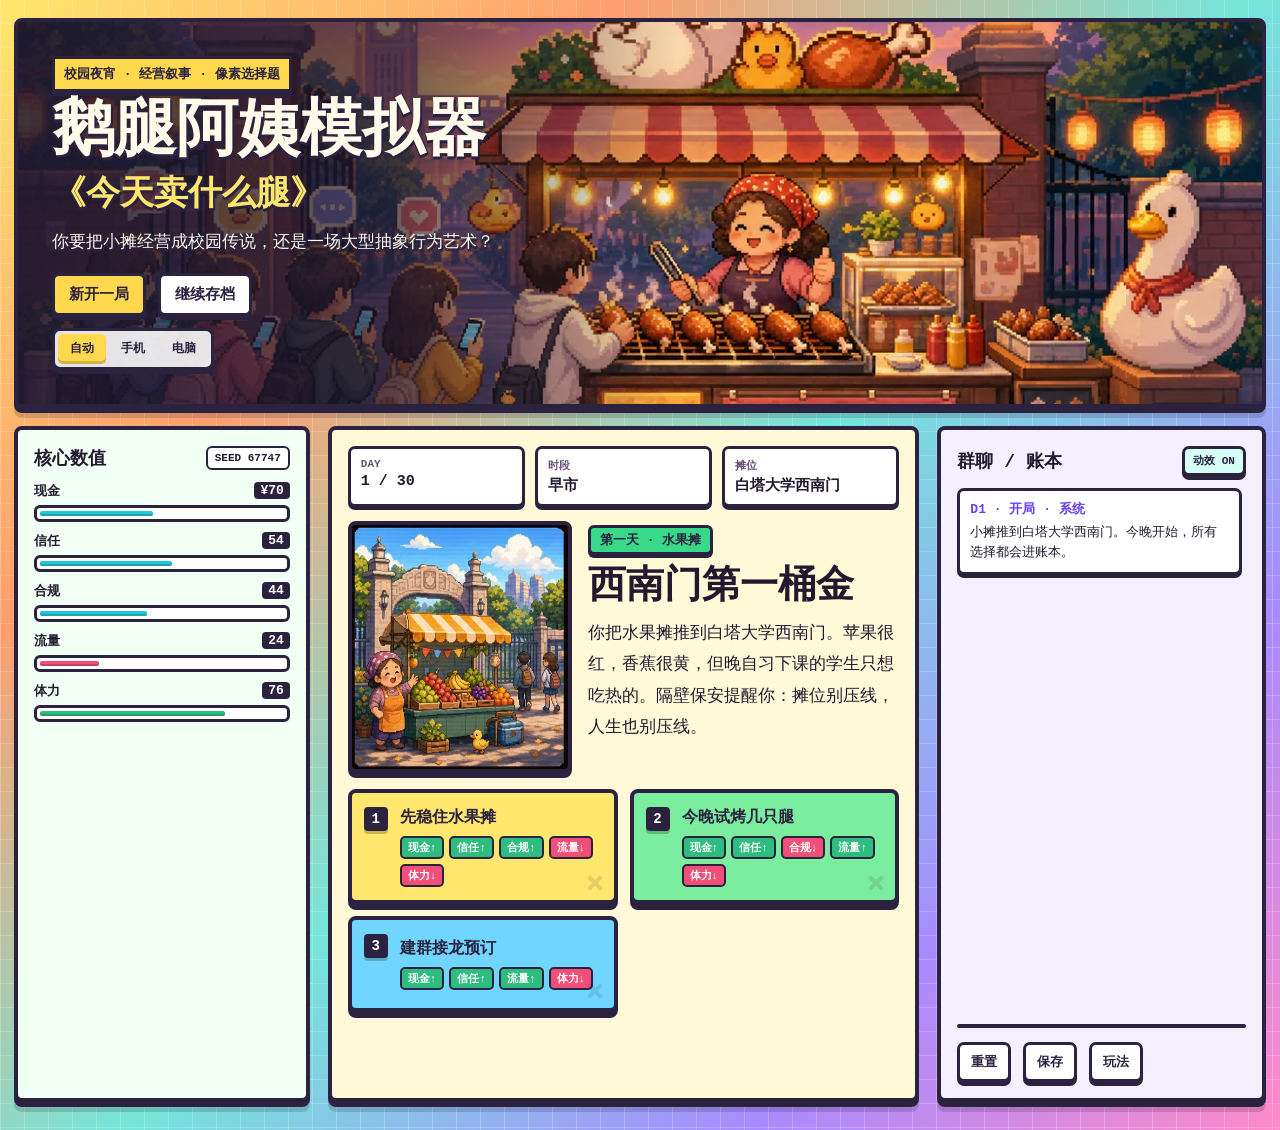
==== goosegooseduck/index.html @ f929488c "Add goose leg auntie simulator" ====
<!DOCTYPE html>
<html lang="zh-CN">
<head>
  <meta charset="UTF-8" />
  <meta name="viewport" content="width=device-width, initial-scale=1.0" />
  <title>鹅腿阿姨模拟器 - 今天卖什么腿</title>
  <link rel="stylesheet" href="styles.css?v=7" />
</head>
<body>
  <main class="app-shell">
    <section class="hero-panel pixel-panel" aria-label="游戏标题">
      <img class="hero-art" src="assets/hero.webp" alt="像素风校园夜摊主视觉" />
      <div class="hero-overlay">
        <p class="kicker">校园夜宵 · 经营叙事 · 像素选择题</p>
        <h1>鹅腿阿姨模拟器</h1>
        <p class="subtitle">《今天卖什么腿》</p>
        <p class="hero-copy">
          你要把小摊经营成校园传说，还是一场大型抽象行为艺术？
        </p>
        <div class="hero-actions">
          <button id="new-game-btn" class="pixel-button primary" type="button">新开一局</button>
          <button id="continue-btn" class="pixel-button secondary" type="button">继续存档</button>
        </div>
        <div class="layout-toggle" aria-label="显示模式">
          <button id="layout-auto-btn" class="layout-option is-active" type="button" data-layout="auto">自动</button>
          <button id="layout-mobile-btn" class="layout-option" type="button" data-layout="mobile">手机</button>
          <button id="layout-desktop-btn" class="layout-option" type="button" data-layout="desktop">电脑</button>
        </div>
      </div>
    </section>

    <section class="dashboard">
      <aside class="stats-panel pixel-panel" aria-label="经营数值">
        <div class="panel-title-row">
          <h2>核心数值</h2>
          <span id="seed-label" class="tiny-badge">SEED --</span>
        </div>
        <div id="visible-stats" class="stats-list"></div>
      </aside>

      <section class="game-panel pixel-panel" aria-live="polite">
        <div class="day-strip">
          <div>
            <span class="label">DAY</span>
            <strong id="day-label">1 / 30</strong>
          </div>
          <div>
            <span class="label">时段</span>
            <strong id="phase-label">早市</strong>
          </div>
          <div>
            <span class="label">摊位</span>
            <strong id="stall-label">白塔大学西南门</strong>
          </div>
        </div>

        <article id="event-card" class="event-card">
          <div class="scene-frame" aria-hidden="true">
            <div id="scene-sprite" class="scene-sprite scene-fruit"></div>
            <div class="scanline"></div>
          </div>

          <div class="event-copy">
            <div id="event-tag" class="event-tag">开局</div>
            <h2 id="event-title">准备出摊</h2>
            <p id="event-text">
              点击“新开一局”，开始你在白塔大学西南门的第一天。
            </p>
          </div>

          <div id="choices" class="choices"></div>
        </article>
      </section>

      <aside class="log-panel pixel-panel" aria-label="群聊和账本日志">
        <div class="panel-title-row">
          <h2>群聊 / 账本</h2>
          <button id="mute-btn" class="mini-button" type="button">动效 ON</button>
        </div>
        <div id="log-list" class="log-list"></div>

        <div class="divider"></div>

        <div class="controls">
          <button id="reset-btn" class="pixel-button secondary small" type="button">重置</button>
          <button id="save-btn" class="pixel-button secondary small" type="button">保存</button>
          <button id="help-btn" class="pixel-button secondary small" type="button">玩法</button>
        </div>
      </aside>
    </section>

    <section id="help-modal" class="modal-backdrop" hidden>
      <div class="modal pixel-panel" role="dialog" aria-modal="true" aria-labelledby="help-title">
        <h2 id="help-title">玩法</h2>
        <p>每回合读一张事件卡，然后选择一个选项。界面只显示现金、信任、合规、流量和体力。</p>
        <p>短期赚钱的选择通常会提高风险；透明和合规会慢一些，但更抗冲击。抽象整活也能赢，只是会赢得比较离谱。</p>
        <p>键盘数字 1-4 可以快速选择。到第 30 天或触发早退条件后，会根据当前状态进入结局。</p>
        <button id="close-help-btn" class="pixel-button primary" type="button">知道了</button>
      </div>
    </section>
  </main>

  <script src="game.js"></script>
</body>
</html>
---- goosegooseduck/styles.css ----
:root {
  --ink: #22192f;
  --paper: #fff8df;
  --panel: #fff2bd;
  --panel-2: #fef0ff;
  --line: #2b2240;
  --shadow: #59406f;
  --hot: #ff5f7e;
  --orange: #ff9f1c;
  --sun: #ffd84d;
  --mint: #39d98a;
  --aqua: #21c7d9;
  --blue: #4b7bec;
  --violet: #915eff;
  --pink: #ff82c8;
  --good: #2fbd7f;
  --bad: #f04f78;
  --warn: #ffb000;
  --radius: 8px;
  --pixel-shadow: 0 5px 0 var(--line), 0 10px 0 rgba(35, 25, 47, 0.18);
}

* {
  box-sizing: border-box;
}

[hidden] {
  display: none !important;
}

.modal-backdrop[hidden] {
  display: none !important;
}

html {
  min-height: 100%;
}

body {
  min-height: 100%;
  margin: 0;
  color: var(--ink);
  font-family: "Courier New", "Noto Sans SC", monospace;
  background:
    linear-gradient(90deg, rgba(255, 255, 255, 0.22) 1px, transparent 1px),
    linear-gradient(0deg, rgba(255, 255, 255, 0.18) 1px, transparent 1px),
    linear-gradient(135deg, #ffe66d 0%, #ff9f6e 26%, #75e6da 52%, #a88bff 78%, #ff8ac7 100%);
  background-size: 24px 24px, 24px 24px, 100% 100%;
  overflow-x: hidden;
}

button {
  font-family: inherit;
}

.app-shell {
  width: min(1440px, calc(100vw - 28px));
  margin: 0 auto;
  padding: 18px 0 28px;
}

.pixel-panel {
  position: relative;
  border: 4px solid var(--line);
  border-radius: var(--radius);
  background: var(--paper);
  box-shadow: var(--pixel-shadow);
}

.hero-panel {
  min-height: 292px;
  overflow: hidden;
  background: #1b1f4f;
}

.hero-art {
  position: absolute;
  inset: 0;
  width: 100%;
  height: 100%;
  object-fit: cover;
  image-rendering: auto;
}

.hero-overlay {
  position: relative;
  z-index: 1;
  width: min(660px, 100%);
  min-height: 292px;
  padding: clamp(18px, 3vw, 34px);
  display: flex;
  flex-direction: column;
  justify-content: center;
  color: #fffbea;
  text-shadow: 0 3px 0 var(--line), 2px 2px 0 var(--line);
  background:
    linear-gradient(90deg, rgba(34, 25, 47, 0.88) 0%, rgba(34, 25, 47, 0.62) 58%, rgba(34, 25, 47, 0) 100%);
}

.kicker {
  width: fit-content;
  margin: 0 0 10px;
  padding: 6px 9px;
  color: var(--line);
  text-shadow: none;
  font-size: 13px;
  font-weight: 900;
  letter-spacing: 0;
  background: var(--sun);
  border: 3px solid var(--line);
  box-shadow: 0 4px 0 var(--line);
}

h1,
h2,
h3,
p {
  margin-top: 0;
}

h1 {
  margin-bottom: 6px;
  font-size: clamp(34px, 7vw, 62px);
  line-height: 1;
  letter-spacing: 0;
}

.subtitle {
  margin-bottom: 12px;
  color: #ffe66d;
  font-size: clamp(20px, 4vw, 34px);
  font-weight: 900;
}

.hero-copy {
  max-width: 560px;
  margin-bottom: 14px;
  font-size: 17px;
  line-height: 1.8;
}

.hero-actions,
.controls {
  display: flex;
  flex-wrap: wrap;
  gap: 12px;
}

.layout-toggle {
  display: inline-flex;
  width: fit-content;
  margin-top: 12px;
  padding: 3px;
  gap: 3px;
  background: rgba(255, 255, 255, 0.88);
  border: 3px solid var(--line);
  border-radius: 8px;
  box-shadow: 0 4px 0 var(--line);
  text-shadow: none;
}

.layout-option {
  min-width: 48px;
  min-height: 30px;
  padding: 5px 8px;
  color: var(--line);
  font-size: 12px;
  font-weight: 900;
  border: 0;
  border-radius: 5px;
  background: transparent;
  cursor: pointer;
}

.layout-option.is-active {
  background: var(--sun);
  box-shadow: inset 0 -3px 0 rgba(34, 25, 47, 0.2);
}

.layout-option:hover {
  background: #d6fff6;
}

.dashboard {
  display: grid;
  grid-template-columns: minmax(230px, 0.9fr) minmax(460px, 1.8fr) minmax(260px, 1fr);
  gap: 18px;
  margin-top: 18px;
  align-items: stretch;
}

.stats-panel,
.game-panel,
.log-panel {
  padding: 16px;
}

.stats-panel {
  background: #f1fff4;
}

.game-panel {
  background: #fff9d7;
}

.log-panel {
  background: #f5f0ff;
}

.panel-title-row {
  display: flex;
  align-items: center;
  justify-content: space-between;
  gap: 8px;
  margin-bottom: 12px;
}

.panel-title-row h2,
.panel-title-row h3 {
  margin: 0;
  font-size: 18px;
}

.panel-title-row.compact {
  margin-bottom: 10px;
}

.tiny-badge {
  display: inline-flex;
  align-items: center;
  min-height: 24px;
  padding: 3px 7px;
  border: 2px solid var(--line);
  border-radius: 6px;
  background: #fff;
  font-size: 11px;
  font-weight: 900;
  white-space: nowrap;
}

.divider {
  height: 4px;
  margin: 14px 0;
  background:
    linear-gradient(90deg, var(--hot) 0 18%, var(--orange) 18% 36%, var(--sun) 36% 54%, var(--mint) 54% 72%, var(--aqua) 72% 86%, var(--violet) 86% 100%);
  border: 2px solid var(--line);
  border-radius: 4px;
}

.stats-list {
  display: grid;
  gap: 10px;
}

.stat-row {
  display: grid;
  gap: 5px;
}

.stat-head {
  display: flex;
  align-items: center;
  justify-content: space-between;
  gap: 8px;
  font-size: 13px;
  font-weight: 900;
}

.stat-value {
  padding: 1px 6px;
  color: #fff;
  background: var(--line);
  border-radius: 4px;
}

.meter {
  height: 17px;
  padding: 3px;
  background: #fff;
  border: 3px solid var(--line);
  border-radius: 6px;
}

.meter-fill {
  height: 100%;
  width: 0%;
  border-radius: 2px;
  background: var(--aqua);
  box-shadow: inset 0 -2px 0 rgba(0, 0, 0, 0.18);
  transition: width 240ms steps(6), background-color 180ms linear;
}

.hidden-list {
  opacity: 0.96;
}

.hidden-list .stat-head {
  font-size: 12px;
}

.day-strip {
  display: grid;
  grid-template-columns: repeat(3, minmax(0, 1fr));
  gap: 10px;
  margin-bottom: 14px;
}

.day-strip > div {
  min-width: 0;
  padding: 9px 10px;
  background: #ffffff;
  border: 3px solid var(--line);
  border-radius: 7px;
  box-shadow: 0 3px 0 var(--line);
}

.label {
  display: block;
  margin-bottom: 3px;
  color: #675077;
  font-size: 11px;
  font-weight: 900;
}

.day-strip strong {
  display: block;
  overflow: hidden;
  text-overflow: ellipsis;
  white-space: nowrap;
  font-size: 15px;
}

.event-card {
  display: grid;
  grid-template-columns: minmax(190px, 0.72fr) minmax(0, 1fr);
  grid-template-rows: auto auto;
  gap: 16px;
  transition: transform 180ms ease, filter 180ms ease;
}

.event-card.bump {
  transform: translateY(-3px) rotate(-0.2deg);
  filter: saturate(1.12);
}

.scene-frame {
  position: relative;
  min-height: 244px;
  overflow: hidden;
  border: 4px solid var(--line);
  border-radius: 8px;
  background: #261940;
  box-shadow: 0 5px 0 var(--line);
}

.scene-sprite {
  width: 100%;
  height: 100%;
  min-height: 244px;
  background-image: url("assets/scenes.webp");
  background-repeat: no-repeat;
  background-size: 300% 200%;
  image-rendering: auto;
}

.scene-fruit {
  background-position: 0% 0%;
}

.scene-night {
  background-position: 50% 0%;
}

.scene-supply {
  background-position: 100% 0%;
}

.scene-lecture {
  background-position: 0% 100%;
}

.scene-crisis {
  background-position: 50% 100%;
}

.scene-ending {
  background-position: 100% 100%;
}

.scanline {
  pointer-events: none;
  position: absolute;
  inset: 0;
  background: repeating-linear-gradient(
    0deg,
    rgba(255, 255, 255, 0.08) 0,
    rgba(255, 255, 255, 0.08) 2px,
    rgba(0, 0, 0, 0.04) 2px,
    rgba(0, 0, 0, 0.04) 4px
  );
  mix-blend-mode: soft-light;
}

.event-copy {
  min-width: 0;
  padding: 4px 0 0;
}

.event-tag {
  display: inline-flex;
  align-items: center;
  min-height: 28px;
  margin-bottom: 10px;
  padding: 3px 9px;
  color: var(--line);
  font-size: 13px;
  font-weight: 900;
  background: var(--mint);
  border: 3px solid var(--line);
  border-radius: 6px;
  box-shadow: 0 3px 0 var(--line);
}

.event-copy h2 {
  margin-bottom: 10px;
  font-size: clamp(24px, 4vw, 38px);
  line-height: 1.14;
  letter-spacing: 0;
}

.event-copy p {
  margin-bottom: 0;
  font-size: 17px;
  line-height: 1.85;
}

.choices {
  grid-column: 1 / -1;
  display: grid;
  grid-template-columns: repeat(2, minmax(0, 1fr));
  gap: 12px;
}

.choice-btn,
.pixel-button,
.mini-button {
  cursor: pointer;
  user-select: none;
  -webkit-tap-highlight-color: transparent;
}

.pixel-button,
.mini-button {
  min-height: 42px;
  color: var(--line);
  font-weight: 900;
  border: 3px solid var(--line);
  border-radius: 7px;
  background: #fff;
  box-shadow: 0 4px 0 var(--line);
  transition: transform 140ms ease, box-shadow 140ms ease, filter 140ms ease;
}

.pixel-button {
  padding: 9px 14px;
  font-size: 15px;
}

.pixel-button.primary {
  background: var(--sun);
}

.pixel-button.secondary {
  background: #fff;
}

.pixel-button.small {
  min-height: 38px;
  padding: 8px 11px;
  font-size: 13px;
}

.mini-button {
  min-height: 30px;
  padding: 4px 8px;
  font-size: 11px;
  background: #d6fff6;
}

.pixel-button:hover,
.mini-button:hover {
  transform: translate(-2px, -3px);
  box-shadow: 2px 7px 0 var(--line);
  filter: saturate(1.16);
}

.pixel-button:active,
.mini-button:active {
  transform: translate(0, 2px);
  box-shadow: 0 2px 0 var(--line);
}

.choice-btn {
  position: relative;
  min-height: 96px;
  padding: 14px 14px 13px 48px;
  overflow: hidden;
  color: var(--line);
  text-align: left;
  border: 4px solid var(--line);
  border-radius: 8px;
  background: var(--choice-bg, #fff);
  box-shadow: 0 6px 0 var(--line);
  transition: transform 150ms ease, box-shadow 150ms ease, filter 150ms ease;
}

.choice-btn::before {
  content: attr(data-key);
  position: absolute;
  left: 12px;
  top: 14px;
  display: grid;
  place-items: center;
  width: 24px;
  height: 24px;
  color: #fff;
  font-size: 14px;
  font-weight: 900;
  background: var(--line);
  border-radius: 4px;
  box-shadow: 0 3px 0 rgba(0, 0, 0, 0.22);
}

.choice-btn::after {
  content: "";
  position: absolute;
  right: 10px;
  bottom: 8px;
  width: 18px;
  height: 18px;
  background:
    linear-gradient(var(--line), var(--line)) center / 4px 18px no-repeat,
    linear-gradient(var(--line), var(--line)) center / 18px 4px no-repeat;
  opacity: 0.12;
  transform: rotate(45deg);
}

.choice-title {
  display: block;
  margin-bottom: 6px;
  font-size: 16px;
  font-weight: 900;
  line-height: 1.45;
}

.choice-hint {
  display: flex;
  flex-wrap: wrap;
  gap: 5px;
  min-height: 21px;
}

.effect-chip {
  display: inline-flex;
  align-items: center;
  min-height: 20px;
  padding: 2px 6px;
  color: #fff;
  font-size: 11px;
  font-weight: 900;
  border: 2px solid var(--line);
  border-radius: 5px;
  background: var(--blue);
}

.effect-chip.up {
  background: var(--good);
}

.effect-chip.down {
  background: var(--bad);
}

.choice-btn:hover {
  transform: translate(-3px, -5px) rotate(-0.45deg);
  box-shadow: 3px 10px 0 var(--line);
  filter: saturate(1.22) brightness(1.02);
}

.choice-btn:hover::after {
  opacity: 0.2;
  animation: sparkle 500ms steps(3) infinite;
}

.choice-btn:active,
.choice-btn.is-picked {
  transform: translate(0, 3px) scale(0.99);
  box-shadow: 0 2px 0 var(--line);
  filter: saturate(1.35);
}

.choice-btn.is-picked {
  animation: choice-pop 260ms steps(3);
}

.choice-btn:disabled {
  cursor: not-allowed;
}

.log-list {
  display: flex;
  flex-direction: column;
  gap: 8px;
  height: 542px;
  max-height: 58vh;
  overflow: auto;
  padding-right: 4px;
}

.log-entry {
  padding: 9px 10px;
  font-size: 13px;
  line-height: 1.55;
  background: #fff;
  border: 3px solid var(--line);
  border-radius: 7px;
  box-shadow: 0 3px 0 var(--line);
}

.log-entry strong {
  display: block;
  margin-bottom: 3px;
  color: #6b3df2;
}

.ending-card {
  grid-column: 1 / -1;
  padding: 16px;
  background: #fff;
  border: 4px solid var(--line);
  border-radius: 8px;
  box-shadow: 0 5px 0 var(--line);
}

.ending-card h3 {
  margin-bottom: 8px;
  font-size: 24px;
}

.ending-card p {
  margin-bottom: 0;
  font-size: 16px;
  line-height: 1.8;
}

.modal-backdrop {
  position: fixed;
  inset: 0;
  z-index: 10;
  display: grid;
  place-items: center;
  padding: 18px;
  background: rgba(34, 25, 47, 0.55);
}

.modal {
  width: min(560px, 100%);
  padding: 20px;
  background: #fff8df;
}

.modal p {
  font-size: 15px;
  line-height: 1.8;
}

.modal .pixel-button {
  margin-top: 4px;
}

body.reduce-motion *,
body.reduce-motion *::before,
body.reduce-motion *::after {
  animation-duration: 0.001ms !important;
  transition-duration: 0.001ms !important;
}

@keyframes choice-pop {
  0% {
    transform: translate(-3px, -5px) scale(1);
  }
  45% {
    transform: translate(0, 2px) scale(0.98);
  }
  100% {
    transform: translate(-1px, -2px) scale(1.01);
  }
}

@keyframes sparkle {
  0% {
    transform: rotate(45deg) scale(1);
  }
  50% {
    transform: rotate(90deg) scale(1.18);
  }
  100% {
    transform: rotate(45deg) scale(1);
  }
}

@media (max-width: 1080px) {
  .dashboard {
    grid-template-columns: 1fr 1fr;
  }

  .game-panel {
    grid-column: 1 / -1;
    order: -1;
  }

  .log-list {
    height: 360px;
  }
}

@media (max-width: 760px) {
  html,
  body {
    height: 100%;
    overflow: hidden;
  }

  .app-shell {
    width: 100vw;
    height: 100svh;
    padding: 6px;
    display: grid;
    grid-template-rows: auto minmax(0, 1fr);
    gap: 6px;
    overflow: hidden;
  }

  .pixel-panel {
    border-width: 3px;
    box-shadow: 0 3px 0 var(--line), 0 6px 0 rgba(35, 25, 47, 0.16);
  }

  .hero-panel,
  .hero-overlay {
    min-height: 0;
    height: 112px;
  }

  .hero-overlay {
    width: 100%;
    padding: 8px 10px;
    justify-content: center;
    background: linear-gradient(90deg, rgba(34, 25, 47, 0.9) 0%, rgba(34, 25, 47, 0.68) 68%, rgba(34, 25, 47, 0.16) 100%);
  }

  .kicker {
    display: none;
  }

  h1 {
    margin-bottom: 2px;
    font-size: 23px;
  }

  .subtitle {
    margin-bottom: 3px;
    font-size: 13px;
  }

  .hero-copy {
    max-width: 310px;
    margin-bottom: 5px;
    font-size: 10.5px;
    line-height: 1.3;
  }

  .hero-actions {
    gap: 6px;
  }

  .layout-toggle {
    margin-top: 3px;
    padding: 2px;
    border-width: 2px;
    box-shadow: 0 2px 0 var(--line);
  }

  .layout-option {
    min-width: 38px;
    min-height: 22px;
    padding: 2px 5px;
    font-size: 10px;
  }

  .pixel-button {
    min-height: 28px;
    padding: 5px 8px;
    border-width: 2px;
    box-shadow: 0 3px 0 var(--line);
    font-size: 12px;
  }

  .dashboard {
    height: 100%;
    min-height: 0;
    grid-template-columns: 1fr;
    grid-template-rows: auto minmax(0, 1fr);
    gap: 6px;
    margin-top: 0;
    overflow: hidden;
  }

  .stats-panel {
    order: 0;
    padding: 6px;
  }

  .stats-panel .panel-title-row {
    margin-bottom: 5px;
  }

  .panel-title-row h2 {
    font-size: 13px;
  }

  .tiny-badge {
    min-height: 18px;
    padding: 1px 4px;
    border-width: 2px;
    font-size: 8px;
  }

  .stats-list {
    grid-template-columns: repeat(5, minmax(0, 1fr));
    gap: 4px;
  }

  .stat-row {
    gap: 0;
    padding: 3px 2px;
    background: #fff;
    border: 2px solid var(--line);
    border-radius: 5px;
  }

  .stat-head {
    display: grid;
    place-items: center;
    gap: 1px;
    text-align: center;
    font-size: 9px;
  }

  .stat-value {
    padding: 0 3px;
    font-size: 9px;
  }

  .meter {
    display: none;
  }

  .game-panel {
    order: 1;
    min-height: 0;
    padding: 6px;
    overflow: hidden;
    display: grid;
    grid-template-rows: auto minmax(0, 1fr);
  }

  .log-panel {
    display: none;
  }

  .event-card {
    height: 100%;
    min-height: 0;
    grid-template-columns: 110px minmax(0, 1fr);
    grid-template-rows: auto minmax(0, 1fr);
    gap: 6px;
    overflow: hidden;
  }

  .choices {
    grid-template-columns: 1fr;
    gap: 6px;
    align-self: end;
    overflow: hidden;
  }

  .day-strip {
    grid-template-columns: repeat(3, minmax(0, 1fr));
    gap: 4px;
    margin-bottom: 6px;
  }

  .day-strip > div {
    padding: 4px 5px;
    border-width: 2px;
    box-shadow: 0 2px 0 var(--line);
  }

  .label {
    margin-bottom: 1px;
    font-size: 8px;
  }

  .day-strip strong {
    font-size: 10px;
  }

  .scene-frame,
  .scene-sprite {
    min-height: 0;
    height: 112px;
  }

  .scene-frame {
    border-width: 3px;
    box-shadow: 0 3px 0 var(--line);
  }

  .event-copy {
    min-height: 0;
    padding: 0;
    overflow: hidden;
  }

  .event-tag {
    min-height: 20px;
    margin-bottom: 4px;
    padding: 1px 5px;
    border-width: 2px;
    box-shadow: 0 2px 0 var(--line);
    font-size: 10px;
  }

  .event-copy h2 {
    margin-bottom: 4px;
    font-size: 19px;
    line-height: 1.05;
  }

  .event-copy p {
    display: -webkit-box;
    overflow: hidden;
    font-size: 12.5px;
    line-height: 1.45;
    -webkit-box-orient: vertical;
    -webkit-line-clamp: 4;
  }

  .choice-btn {
    min-height: 48px;
    padding: 7px 8px 7px 34px;
    border-width: 3px;
    box-shadow: 0 3px 0 var(--line);
  }

  .choice-btn::before {
    left: 8px;
    top: 8px;
    width: 20px;
    height: 20px;
    font-size: 12px;
  }

  .choice-btn::after {
    display: none;
  }

  .choice-title {
    margin-bottom: 3px;
    font-size: 13px;
    line-height: 1.25;
  }

  .choice-hint {
    gap: 3px;
    min-height: 0;
  }

  .effect-chip {
    min-height: 16px;
    padding: 0 4px;
    border-width: 1px;
    font-size: 9px;
  }

  .ending-card {
    padding: 8px;
    border-width: 3px;
    box-shadow: 0 3px 0 var(--line);
  }

  .ending-card h3 {
    margin-bottom: 3px;
    font-size: 16px;
  }

  .ending-card p {
    display: -webkit-box;
    overflow: hidden;
    font-size: 11.5px;
    line-height: 1.35;
    -webkit-box-orient: vertical;
    -webkit-line-clamp: 2;
  }
}

body.layout-mobile {
  height: 100svh;
  overflow: hidden;
}

body.layout-mobile .app-shell {
  width: 100vw;
  height: 100svh;
  padding: 6px;
  display: grid;
  grid-template-rows: auto minmax(0, 1fr);
  gap: 6px;
  overflow: hidden;
}

body.layout-mobile .pixel-panel {
  border-width: 3px;
  box-shadow: 0 3px 0 var(--line), 0 6px 0 rgba(35, 25, 47, 0.16);
}

body.layout-mobile .hero-panel,
body.layout-mobile .hero-overlay {
  min-height: 0;
  height: 112px;
}

body.layout-mobile .hero-overlay {
  width: 100%;
  padding: 8px 10px;
  justify-content: center;
  background: linear-gradient(90deg, rgba(34, 25, 47, 0.9) 0%, rgba(34, 25, 47, 0.68) 68%, rgba(34, 25, 47, 0.16) 100%);
}

body.layout-mobile .kicker {
  display: none;
}

body.layout-mobile h1 {
  margin-bottom: 2px;
  font-size: 23px;
}

body.layout-mobile .subtitle {
  margin-bottom: 3px;
  font-size: 13px;
}

body.layout-mobile .hero-copy {
  max-width: 310px;
  margin-bottom: 5px;
  font-size: 10.5px;
  line-height: 1.3;
}

body.layout-mobile .hero-actions {
  gap: 6px;
}

body.layout-mobile .layout-toggle {
  margin-top: 3px;
  padding: 2px;
  border-width: 2px;
  box-shadow: 0 2px 0 var(--line);
}

body.layout-mobile .layout-option {
  min-width: 38px;
  min-height: 22px;
  padding: 2px 5px;
  font-size: 10px;
}

body.layout-mobile .pixel-button {
  min-height: 28px;
  padding: 5px 8px;
  border-width: 2px;
  box-shadow: 0 3px 0 var(--line);
  font-size: 12px;
}

body.layout-mobile .dashboard {
  height: 100%;
  min-height: 0;
  grid-template-columns: 1fr;
  grid-template-rows: auto minmax(0, 1fr);
  gap: 6px;
  margin-top: 0;
  overflow: hidden;
}

body.layout-mobile .stats-panel {
  order: 0;
  padding: 6px;
}

body.layout-mobile .stats-panel .panel-title-row {
  margin-bottom: 5px;
}

body.layout-mobile .panel-title-row h2 {
  font-size: 13px;
}

body.layout-mobile .tiny-badge {
  min-height: 18px;
  padding: 1px 4px;
  border-width: 2px;
  font-size: 8px;
}

body.layout-mobile .stats-list {
  grid-template-columns: repeat(5, minmax(0, 1fr));
  gap: 4px;
}

body.layout-mobile .stat-row {
  gap: 0;
  padding: 3px 2px;
  background: #fff;
  border: 2px solid var(--line);
  border-radius: 5px;
}

body.layout-mobile .stat-head {
  display: grid;
  place-items: center;
  gap: 1px;
  text-align: center;
  font-size: 9px;
}

body.layout-mobile .stat-value {
  padding: 0 3px;
  font-size: 9px;
}

body.layout-mobile .meter {
  display: none;
}

body.layout-mobile .game-panel {
  order: 1;
  min-height: 0;
  padding: 6px;
  overflow: hidden;
  display: grid;
  grid-template-rows: auto minmax(0, 1fr);
}

body.layout-mobile .log-panel {
  display: none;
}

body.layout-mobile .event-card {
  height: 100%;
  min-height: 0;
  grid-template-columns: 110px minmax(0, 1fr);
  grid-template-rows: auto minmax(0, 1fr);
  gap: 6px;
  overflow: hidden;
}

body.layout-mobile .choices {
  grid-template-columns: 1fr;
  gap: 6px;
  align-self: end;
  overflow: hidden;
}

body.layout-mobile .day-strip {
  grid-template-columns: repeat(3, minmax(0, 1fr));
  gap: 4px;
  margin-bottom: 6px;
}

body.layout-mobile .day-strip > div {
  padding: 4px 5px;
  border-width: 2px;
  box-shadow: 0 2px 0 var(--line);
}

body.layout-mobile .label {
  margin-bottom: 1px;
  font-size: 8px;
}

body.layout-mobile .day-strip strong {
  font-size: 10px;
}

body.layout-mobile .scene-frame,
body.layout-mobile .scene-sprite {
  min-height: 0;
  height: 112px;
}

body.layout-mobile .scene-frame {
  border-width: 3px;
  box-shadow: 0 3px 0 var(--line);
}

body.layout-mobile .event-copy {
  min-height: 0;
  padding: 0;
  overflow: hidden;
}

body.layout-mobile .event-tag {
  min-height: 20px;
  margin-bottom: 4px;
  padding: 1px 5px;
  border-width: 2px;
  box-shadow: 0 2px 0 var(--line);
  font-size: 10px;
}

body.layout-mobile .event-copy h2 {
  margin-bottom: 4px;
  font-size: 19px;
  line-height: 1.05;
}

body.layout-mobile .event-copy p {
  display: -webkit-box;
  overflow: hidden;
  font-size: 12px;
  line-height: 1.45;
  -webkit-box-orient: vertical;
  -webkit-line-clamp: 4;
}

body.layout-mobile .choice-btn {
  min-height: 48px;
  padding: 7px 8px 7px 34px;
  border-width: 3px;
  box-shadow: 0 3px 0 var(--line);
}

body.layout-mobile .choice-btn::before {
  left: 8px;
  top: 8px;
  width: 20px;
  height: 20px;
  font-size: 12px;
}

body.layout-mobile .choice-btn::after {
  display: none;
}

body.layout-mobile .choice-title {
  margin-bottom: 3px;
  font-size: 13px;
  line-height: 1.25;
}

body.layout-mobile .choice-hint {
  gap: 3px;
  min-height: 0;
}

body.layout-mobile .effect-chip {
  min-height: 16px;
  padding: 0 4px;
  border-width: 1px;
  font-size: 9px;
}

@media (max-width: 460px) {
  .hero-copy,
  .event-copy p {
    font-size: 12px;
  }

  .stats-panel,
  .game-panel {
    padding: 6px;
  }

  .hero-panel,
  .hero-overlay {
    height: 112px;
  }

  .choice-btn {
    min-height: 48px;
    padding-left: 34px;
  }
}

@media (max-width: 760px) and (max-height: 740px) {
  .hero-panel,
  .hero-overlay {
    height: 74px;
  }

  .kicker,
  .hero-copy {
    display: none;
  }

  h1 {
    font-size: 22px;
  }

  .subtitle {
    font-size: 13px;
  }

  .scene-frame,
  .scene-sprite {
    height: 88px;
  }

  .event-copy p {
    -webkit-line-clamp: 3;
  }

  .choice-btn {
    min-height: 42px;
    padding-top: 5px;
    padding-bottom: 5px;
  }

  .choice-title {
    font-size: 12px;
  }

  .effect-chip {
    display: none;
  }
}

@media (max-width: 760px) {
  html.layout-desktop,
  html.layout-desktop body {
    height: auto;
    overflow: auto;
  }

  html.layout-desktop body .app-shell {
    width: min(1440px, calc(100vw - 28px));
    height: auto;
    display: block;
    padding: 18px 0 28px;
    overflow: visible;
  }

  html.layout-desktop body .hero-panel,
  html.layout-desktop body .hero-overlay {
    min-height: 292px;
    height: auto;
  }

  html.layout-desktop body .hero-overlay {
    width: min(660px, 100%);
    padding: clamp(18px, 3vw, 34px);
    justify-content: center;
    background:
      linear-gradient(90deg, rgba(34, 25, 47, 0.88) 0%, rgba(34, 25, 47, 0.62) 58%, rgba(34, 25, 47, 0) 100%);
  }

  html.layout-desktop body .kicker {
    display: block;
    margin: 0 0 10px;
    padding: 6px 9px;
    border-width: 3px;
    box-shadow: 0 4px 0 var(--line);
    font-size: 13px;
  }

  html.layout-desktop body h1 {
    margin-bottom: 6px;
    font-size: clamp(34px, 7vw, 62px);
  }

  html.layout-desktop body .subtitle {
    margin-bottom: 12px;
    font-size: clamp(20px, 4vw, 34px);
  }

  html.layout-desktop body .hero-copy {
    max-width: 560px;
    margin-bottom: 14px;
    font-size: 17px;
    line-height: 1.8;
  }

  html.layout-desktop body .layout-toggle {
    margin-top: 12px;
    padding: 3px;
    border-width: 3px;
    box-shadow: 0 4px 0 var(--line);
  }

  html.layout-desktop body .layout-option {
    min-width: 48px;
    min-height: 30px;
    padding: 5px 8px;
    font-size: 12px;
  }

  html.layout-desktop body .pixel-button {
    min-height: 42px;
    padding: 9px 14px;
    border-width: 3px;
    box-shadow: 0 4px 0 var(--line);
    font-size: 15px;
  }

  html.layout-desktop body .dashboard {
    display: grid;
    grid-template-columns: 1fr;
    gap: 18px;
    height: auto;
    margin-top: 18px;
    overflow: visible;
  }

  html.layout-desktop body .stats-panel,
  html.layout-desktop body .game-panel,
  html.layout-desktop body .log-panel {
    display: block;
    padding: 16px;
  }

  html.layout-desktop body .stats-list {
    grid-template-columns: 1fr;
    gap: 10px;
  }

  html.layout-desktop body .stat-row {
    padding: 0;
    background: transparent;
    border: 0;
  }

  html.layout-desktop body .stat-head {
    display: flex;
    justify-content: space-between;
    text-align: left;
    font-size: 13px;
  }

  html.layout-desktop body .stat-value {
    padding: 1px 6px;
    font-size: 13px;
  }

  html.layout-desktop body .meter {
    display: block;
  }

  html.layout-desktop body .day-strip {
    grid-template-columns: repeat(3, minmax(0, 1fr));
    gap: 10px;
    margin-bottom: 14px;
  }

  html.layout-desktop body .day-strip > div {
    padding: 9px 10px;
    border-width: 3px;
    box-shadow: 0 3px 0 var(--line);
  }

  html.layout-desktop body .label {
    font-size: 11px;
  }

  html.layout-desktop body .day-strip strong {
    font-size: 15px;
  }

  html.layout-desktop body .event-card {
    height: auto;
    grid-template-columns: 1fr;
    grid-template-rows: auto;
    gap: 16px;
    overflow: visible;
  }

  html.layout-desktop body .scene-frame,
  html.layout-desktop body .scene-sprite {
    min-height: 260px;
    height: auto;
  }

  html.layout-desktop body .event-copy p {
    display: block;
    overflow: visible;
    font-size: 17px;
    line-height: 1.85;
  }

  html.layout-desktop body .choices {
    grid-template-columns: 1fr;
    gap: 12px;
    overflow: visible;
  }

  html.layout-desktop body .choice-btn {
    min-height: 96px;
    padding: 14px 14px 13px 48px;
    border-width: 4px;
    box-shadow: 0 6px 0 var(--line);
  }

  html.layout-desktop body .choice-btn::before {
    left: 12px;
    top: 14px;
    width: 24px;
    height: 24px;
    font-size: 14px;
  }

  html.layout-desktop body .choice-btn::after {
    display: block;
  }

  html.layout-desktop body .choice-title {
    font-size: 16px;
  }

  html.layout-desktop body .effect-chip {
    display: inline-flex;
    min-height: 20px;
    padding: 2px 6px;
    border-width: 2px;
    font-size: 11px;
  }
}
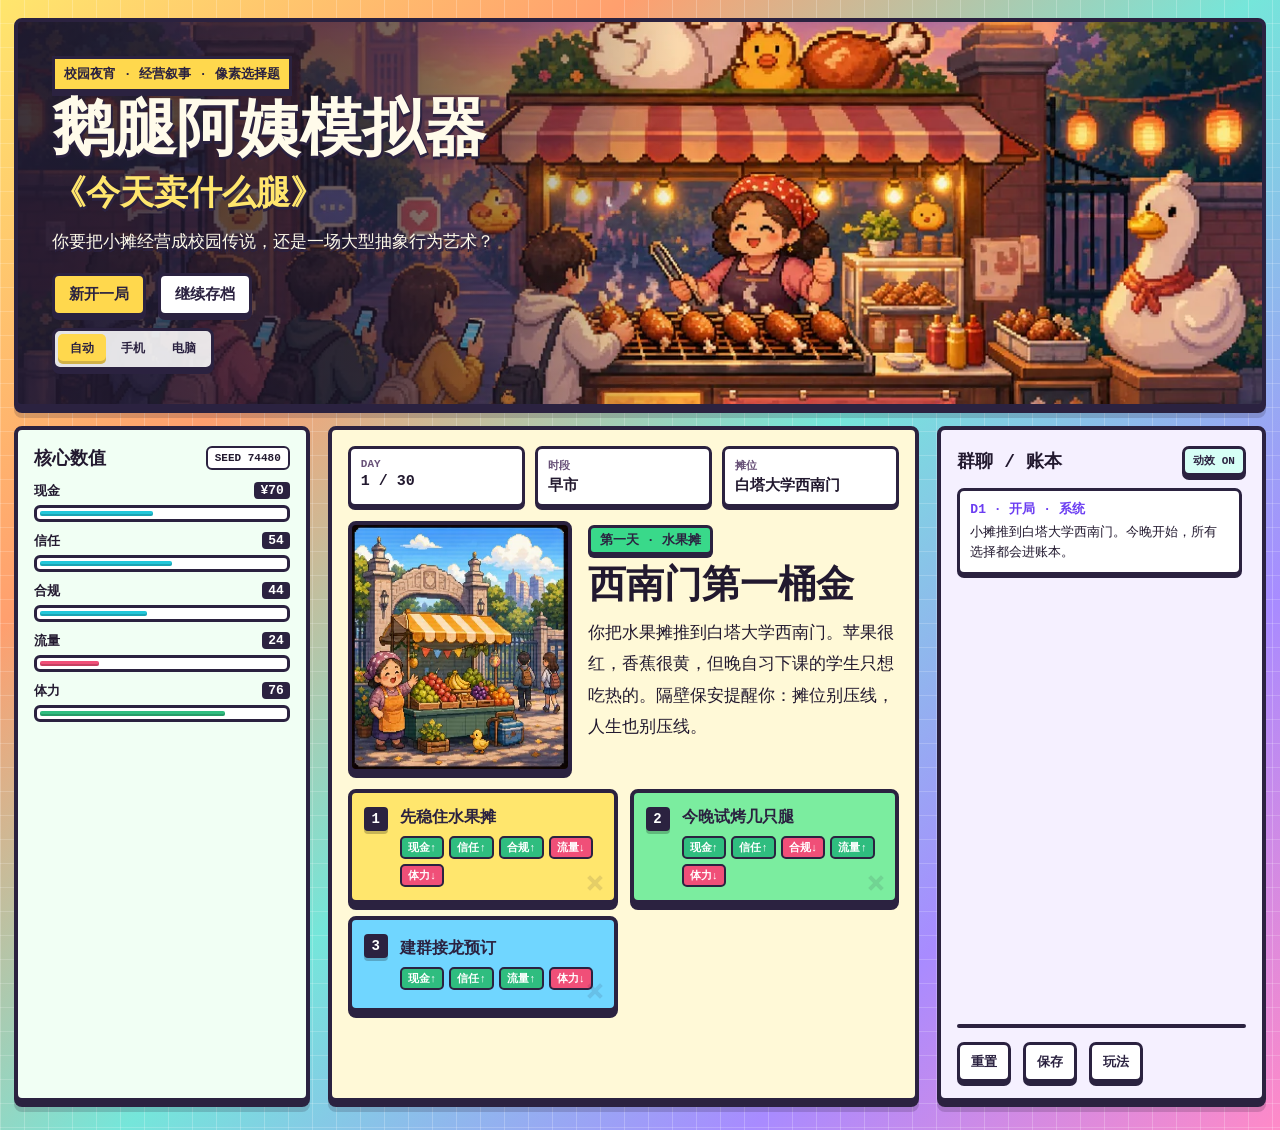
==== commit 54f4e40d: "Expand goosegooseduck event pool" ====
--- a/goosegooseduck/index.html
+++ b/goosegooseduck/index.html
@@ -100,6 +100,6 @@
     </section>
   </main>
 
-  <script src="game.js"></script>
+  <script src="game.js?v=3"></script>
 </body>
 </html>
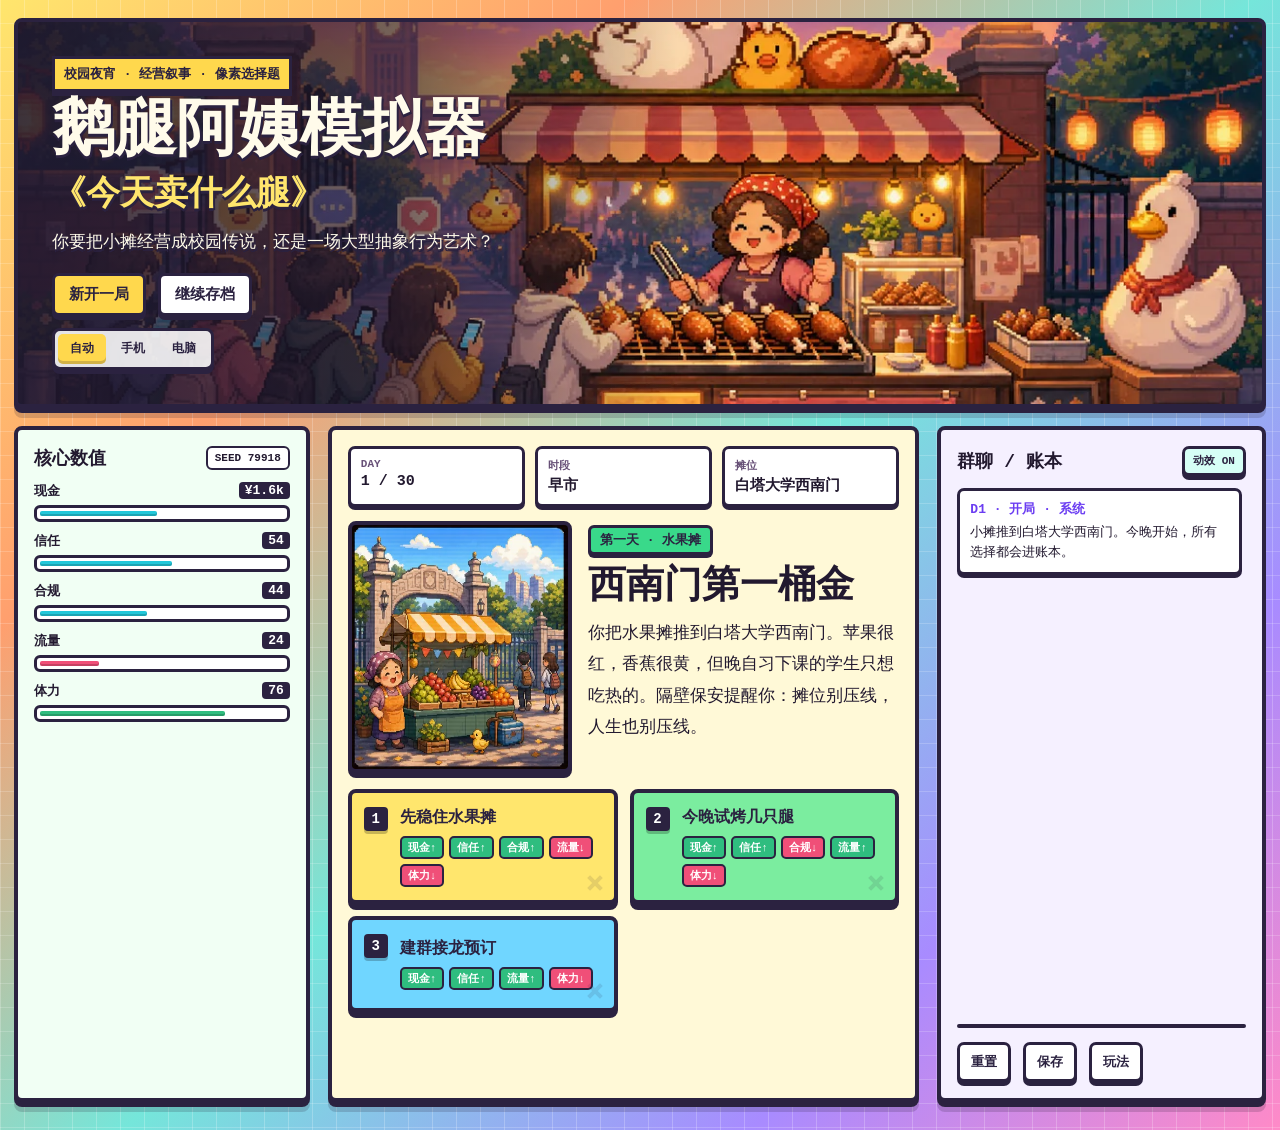
==== commit 6c1f0f81: "Rebalance goosegooseduck visible stats" ====
--- a/goosegooseduck/index.html
+++ b/goosegooseduck/index.html
@@ -100,6 +100,6 @@
     </section>
   </main>
 
-  <script src="game.js?v=3"></script>
+  <script src="game.js?v=4"></script>
 </body>
 </html>
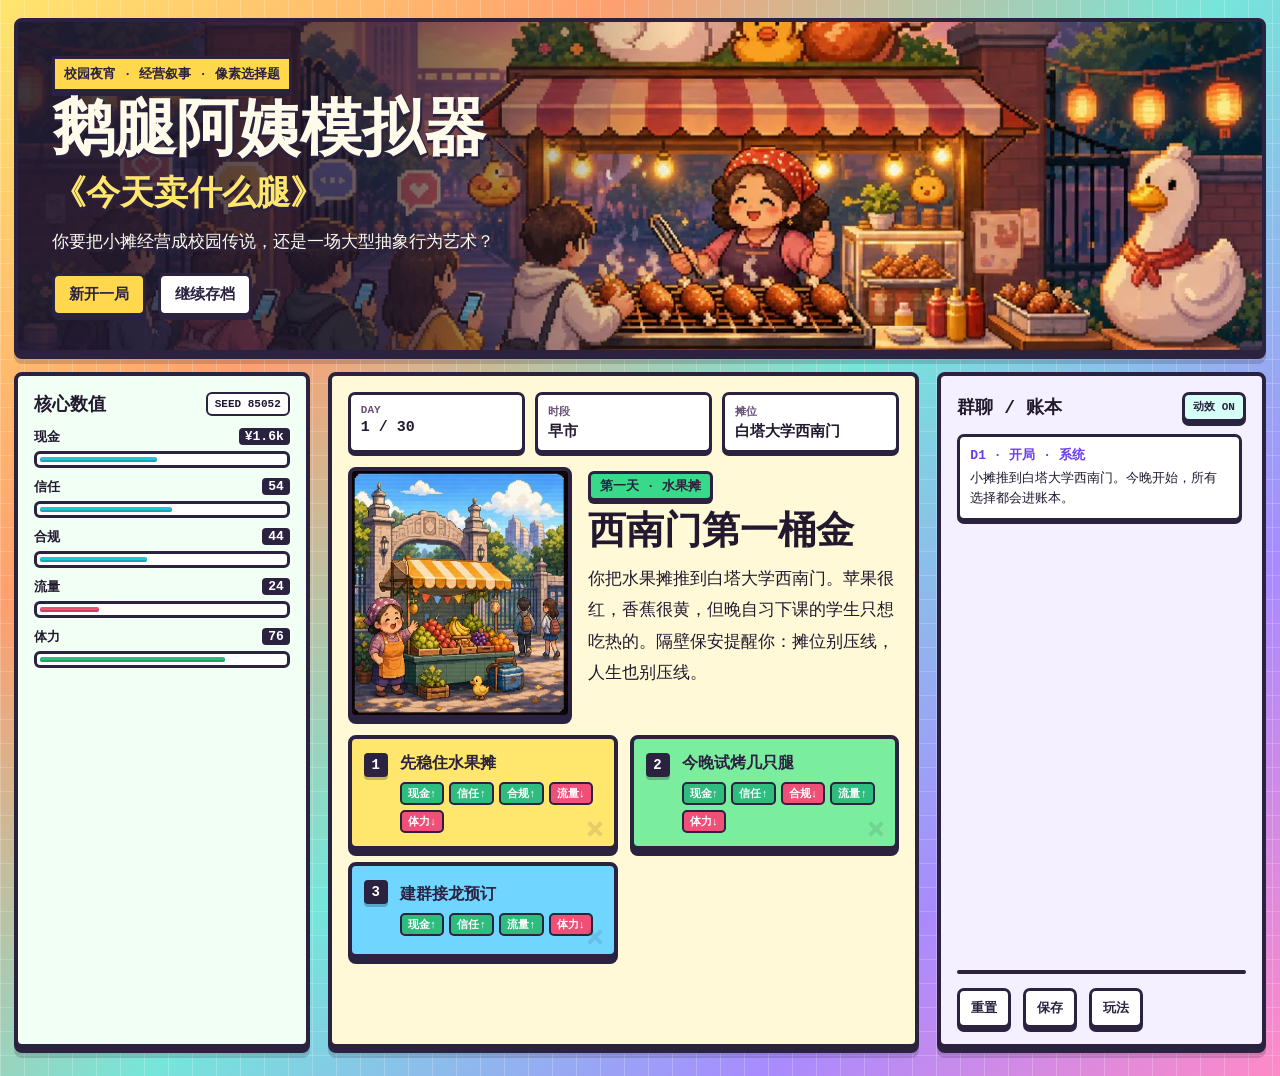
==== commit 4c9a7f5a: "Force desktop layout for goosegooseduck" ====
--- a/goosegooseduck/index.html
+++ b/goosegooseduck/index.html
@@ -1,10 +1,10 @@
 <!DOCTYPE html>
-<html lang="zh-CN">
+<html lang="zh-CN" class="layout-desktop">
 <head>
   <meta charset="UTF-8" />
   <meta name="viewport" content="width=device-width, initial-scale=1.0" />
   <title>鹅腿阿姨模拟器 - 今天卖什么腿</title>
-  <link rel="stylesheet" href="styles.css?v=7" />
+  <link rel="stylesheet" href="styles.css?v=8" />
 </head>
 <body>
   <main class="app-shell">
@@ -20,11 +20,6 @@
         <div class="hero-actions">
           <button id="new-game-btn" class="pixel-button primary" type="button">新开一局</button>
           <button id="continue-btn" class="pixel-button secondary" type="button">继续存档</button>
-        </div>
-        <div class="layout-toggle" aria-label="显示模式">
-          <button id="layout-auto-btn" class="layout-option is-active" type="button" data-layout="auto">自动</button>
-          <button id="layout-mobile-btn" class="layout-option" type="button" data-layout="mobile">手机</button>
-          <button id="layout-desktop-btn" class="layout-option" type="button" data-layout="desktop">电脑</button>
         </div>
       </div>
     </section>
@@ -100,6 +95,6 @@
     </section>
   </main>
 
-  <script src="game.js?v=4"></script>
+  <script src="game.js?v=5"></script>
 </body>
 </html>
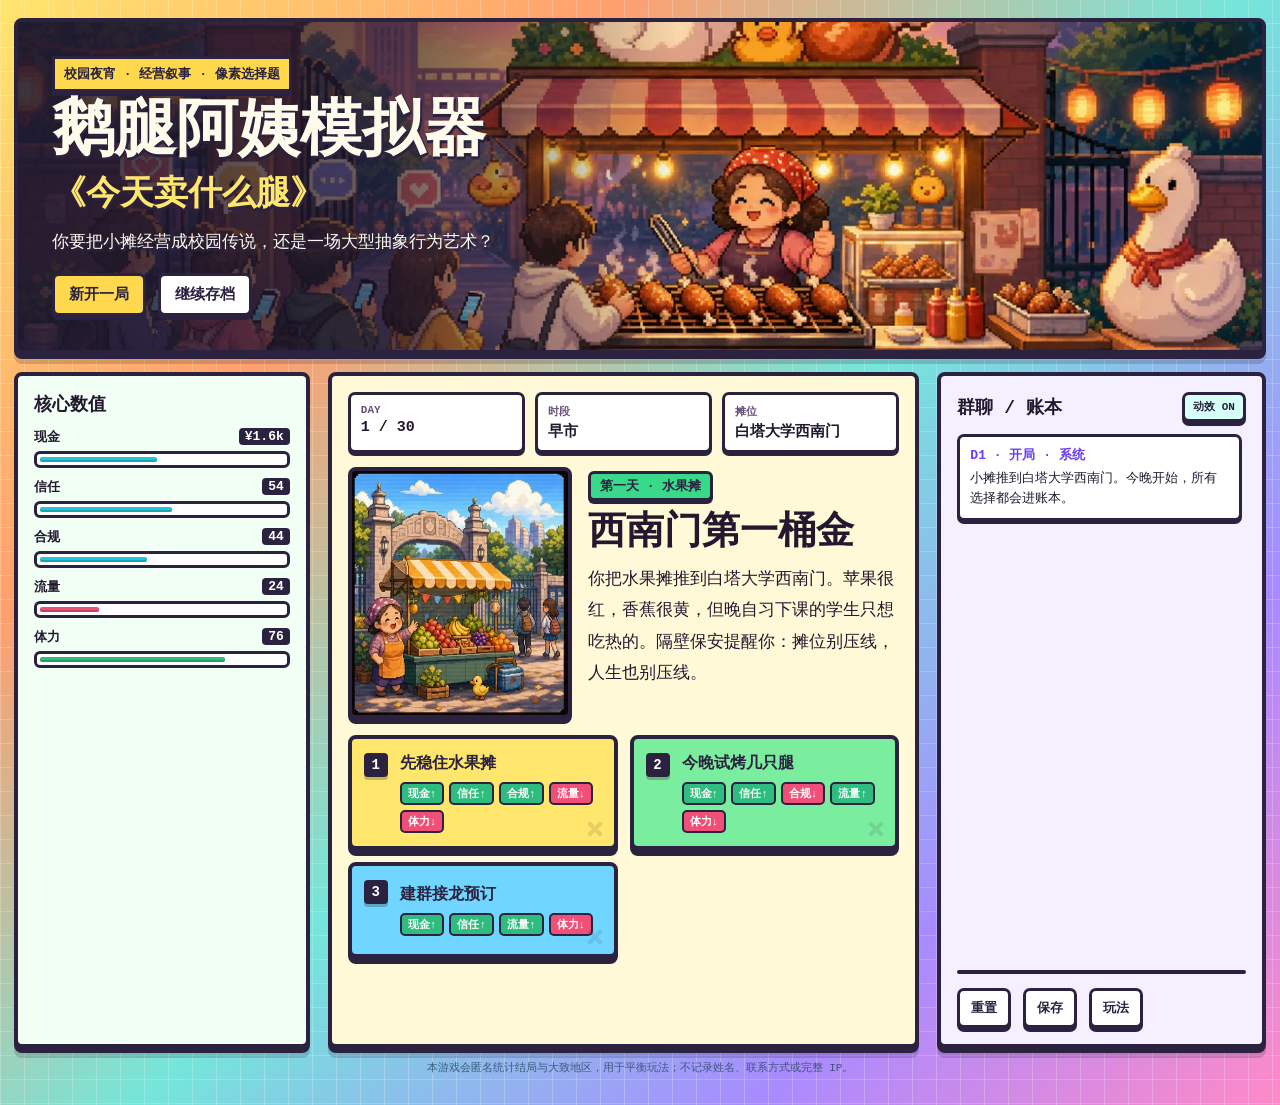
==== commit 6298ea0c: "Sync goosegooseduck with Cloudflare build" ====
--- a/goosegooseduck/index.html
+++ b/goosegooseduck/index.html
@@ -4,7 +4,7 @@
   <meta charset="UTF-8" />
   <meta name="viewport" content="width=device-width, initial-scale=1.0" />
   <title>鹅腿阿姨模拟器 - 今天卖什么腿</title>
-  <link rel="stylesheet" href="styles.css?v=8" />
+  <link rel="stylesheet" href="styles.css?v=9" />
 </head>
 <body>
   <main class="app-shell">
@@ -28,7 +28,6 @@
       <aside class="stats-panel pixel-panel" aria-label="经营数值">
         <div class="panel-title-row">
           <h2>核心数值</h2>
-          <span id="seed-label" class="tiny-badge">SEED --</span>
         </div>
         <div id="visible-stats" class="stats-list"></div>
       </aside>
@@ -93,8 +92,10 @@
         <button id="close-help-btn" class="pixel-button primary" type="button">知道了</button>
       </div>
     </section>
+
+    <p class="privacy-note">本游戏会匿名统计结局与大致地区，用于平衡玩法；不记录姓名、联系方式或完整 IP。</p>
   </main>
 
-  <script src="game.js?v=5"></script>
+  <script src="game.js?v=8"></script>
 </body>
 </html>
--- a/goosegooseduck/styles.css
+++ b/goosegooseduck/styles.css
@@ -678,6 +678,15 @@
   margin-top: 4px;
 }
 
+.privacy-note {
+  margin: 12px auto 0;
+  max-width: 980px;
+  color: rgba(36, 65, 91, 0.78);
+  font-size: 11px;
+  line-height: 1.6;
+  text-align: center;
+}
+
 body.reduce-motion *,
 body.reduce-motion *::before,
 body.reduce-motion *::after {
